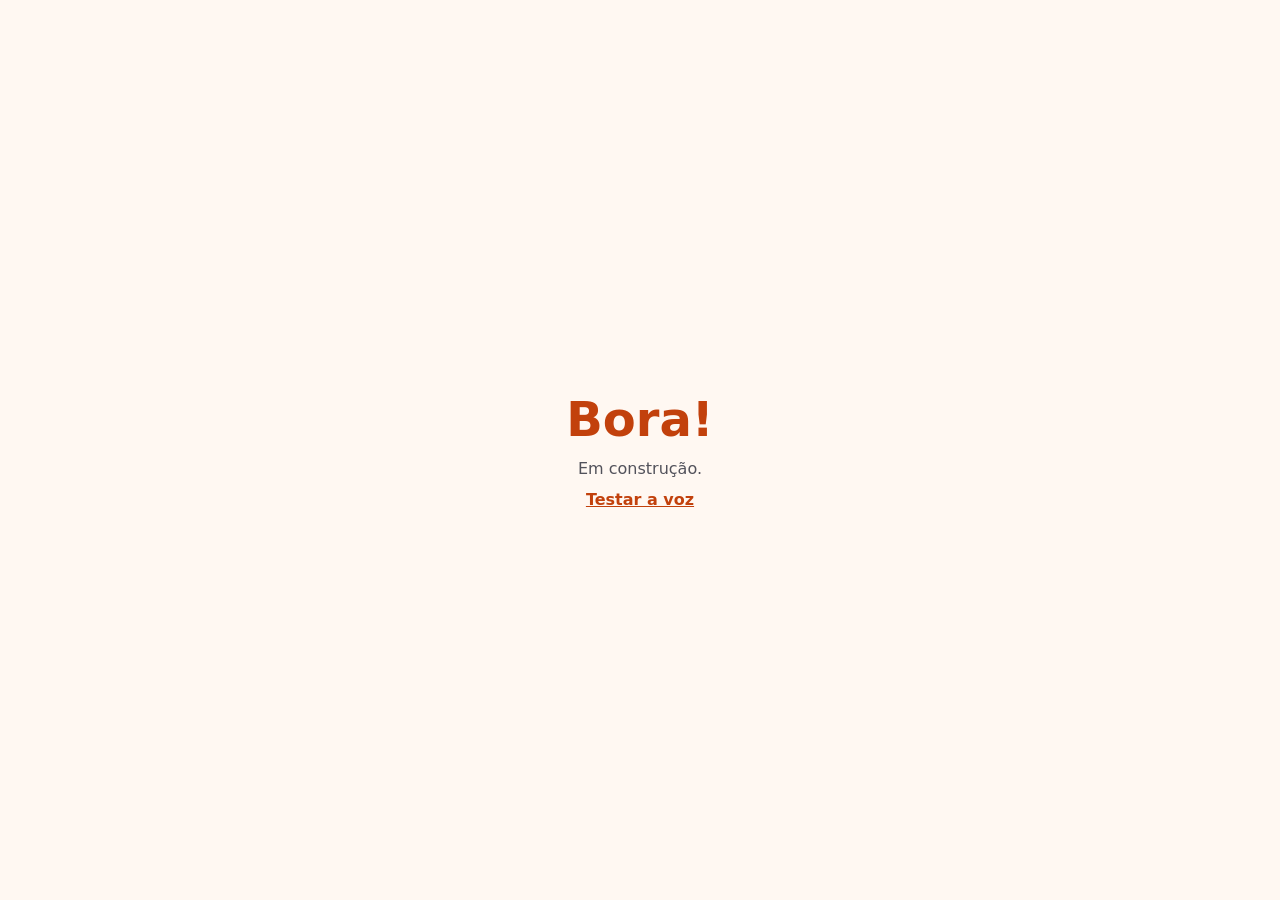
==== index.html @ d04ae1b1 "feat: add placeholder page and speech feasibility spike Co-Authored-By: Claude Opus 5.5 <noreply@ant" ====
<!doctype html>
<html lang="pt-BR">
<head>
  <meta charset="utf-8">
  <meta name="viewport" content="width=device-width, initial-scale=1, viewport-fit=cover">
  <meta name="theme-color" media="(prefers-color-scheme: light)" content="#FFF8F2">
  <meta name="theme-color" media="(prefers-color-scheme: dark)" content="#1D1B22">
  <meta name="color-scheme" content="light dark">
  <title>Bora!</title>
  <!-- Temporary placeholder page (Task 1). Replaced by the real shell in Task 3. -->
  <style>
    :root {
      --color-primary: #C2410C;
      --color-bg: #FFF8F2;
      --color-text: #18181B;
      --color-muted: #52525B;
    }
    @media (prefers-color-scheme: dark) {
      :root {
        --color-primary: #FF8A5B;
        --color-bg: #1D1B22;
        --color-text: #F4F4F5;
        --color-muted: #A1A1AA;
      }
    }
    html {
      -webkit-tap-highlight-color: transparent;
      -webkit-text-size-adjust: 100%;
    }
    body {
      margin: 0;
      min-height: 100dvh;
      display: flex;
      flex-direction: column;
      align-items: center;
      justify-content: center;
      gap: 12px;
      padding: env(safe-area-inset-top, 0px) 16px env(safe-area-inset-bottom, 0px);
      box-sizing: border-box;
      background: var(--color-bg);
      color: var(--color-text);
      font-family: -apple-system, system-ui, sans-serif;
      text-align: center;
    }
    h1 { margin: 0; font-size: 48px; color: var(--color-primary); }
    p { margin: 0; color: var(--color-muted); }
    a { color: var(--color-primary); font-weight: 600; touch-action: manipulation; }
  </style>
</head>
<body>
  <h1>Bora!</h1>
  <p>Em construção.</p>
  <a href="spikes/speech-test.html">Testar a voz</a>
</body>
</html>
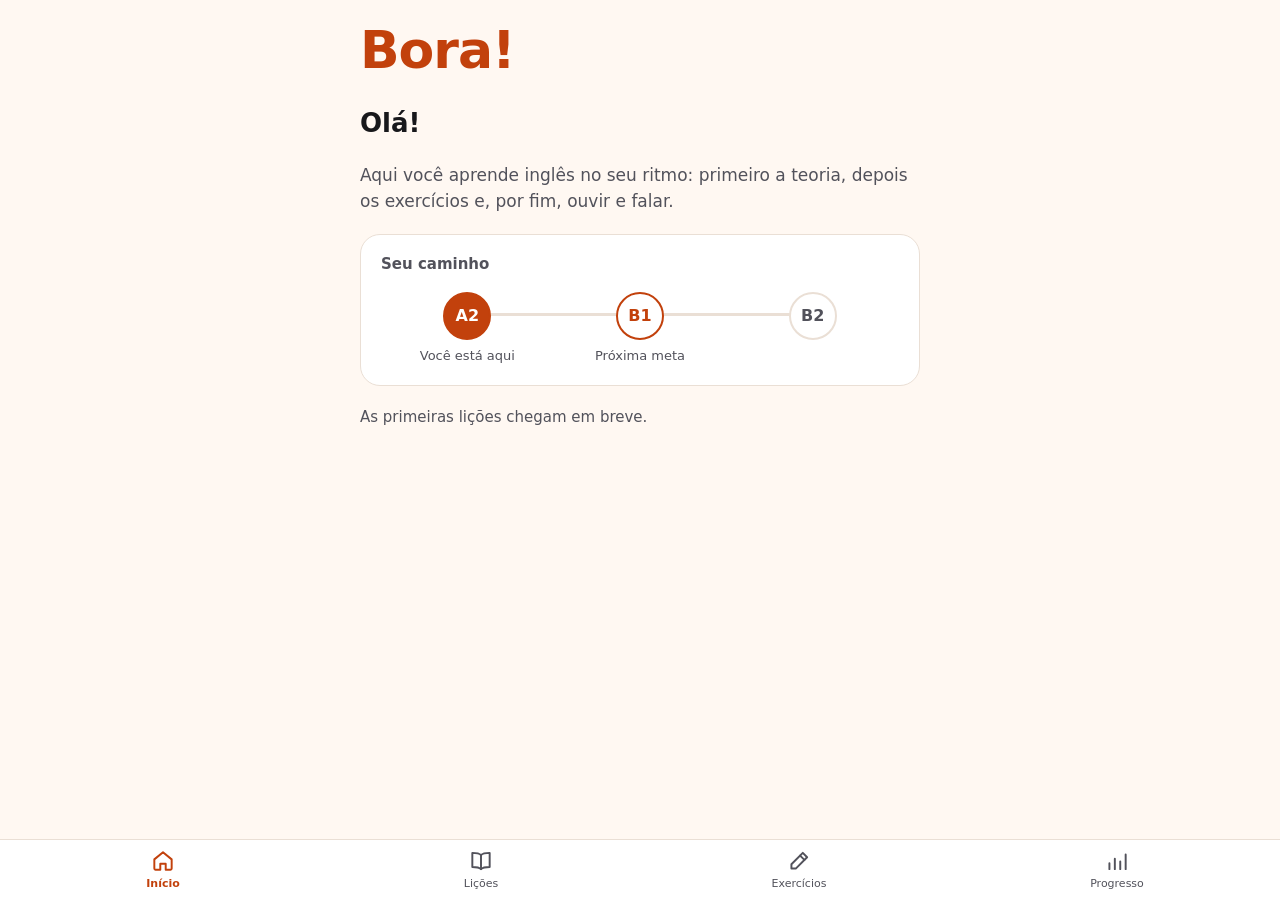
==== commit 7fb5e8f5: "feat: add app shell with tab bar and home screen Co-Authored-By: Claude Opus 5.5 <noreply@anthropic." ====
--- a/index.html
+++ b/index.html
@@ -7,49 +7,42 @@
   <meta name="theme-color" media="(prefers-color-scheme: dark)" content="#1D1B22">
   <meta name="color-scheme" content="light dark">
   <title>Bora!</title>
-  <!-- Temporary placeholder page (Task 1). Replaced by the real shell in Task 3. -->
-  <style>
-    :root {
-      --color-primary: #C2410C;
-      --color-bg: #FFF8F2;
-      --color-text: #18181B;
-      --color-muted: #52525B;
-    }
-    @media (prefers-color-scheme: dark) {
-      :root {
-        --color-primary: #FF8A5B;
-        --color-bg: #1D1B22;
-        --color-text: #F4F4F5;
-        --color-muted: #A1A1AA;
-      }
-    }
-    html {
-      -webkit-tap-highlight-color: transparent;
-      -webkit-text-size-adjust: 100%;
-    }
-    body {
-      margin: 0;
-      min-height: 100dvh;
-      display: flex;
-      flex-direction: column;
-      align-items: center;
-      justify-content: center;
-      gap: 12px;
-      padding: env(safe-area-inset-top, 0px) 16px env(safe-area-inset-bottom, 0px);
-      box-sizing: border-box;
-      background: var(--color-bg);
-      color: var(--color-text);
-      font-family: -apple-system, system-ui, sans-serif;
-      text-align: center;
-    }
-    h1 { margin: 0; font-size: 48px; color: var(--color-primary); }
-    p { margin: 0; color: var(--color-muted); }
-    a { color: var(--color-primary); font-weight: 600; touch-action: manipulation; }
-  </style>
+  <link rel="stylesheet" href="css/base.css">
+  <link rel="stylesheet" href="css/layout.css">
+  <script type="module" src="js/app.js"></script>
 </head>
 <body>
-  <h1>Bora!</h1>
-  <p>Em construção.</p>
-  <a href="spikes/speech-test.html">Testar a voz</a>
+  <div class="app">
+    <main id="view" class="view" tabindex="-1"></main>
+
+    <nav class="tab-bar" data-i18n-aria-label="nav.label">
+      <a href="#/home" data-route="home">
+        <svg viewBox="0 0 24 24" fill="none" stroke="currentColor" stroke-width="1.8" stroke-linecap="round" stroke-linejoin="round" aria-hidden="true">
+          <path d="M4 10.5 12 4l8 6.5V19a1 1 0 0 1-1 1h-4.5v-5.5h-5V20H5a1 1 0 0 1-1-1z"/>
+        </svg>
+        <span data-i18n="tabs.home"></span>
+      </a>
+      <a href="#/lessons" data-route="lessons">
+        <svg viewBox="0 0 24 24" fill="none" stroke="currentColor" stroke-width="1.8" stroke-linecap="round" stroke-linejoin="round" aria-hidden="true">
+          <path d="M12 6.5C10.5 5 8 4.5 4 4.5v13c4 0 6.5.5 8 2 1.5-1.5 4-2 8-2v-13c-4 0-6.5.5-8 2z"/>
+          <path d="M12 6.5v13"/>
+        </svg>
+        <span data-i18n="tabs.lessons"></span>
+      </a>
+      <a href="#/exercises" data-route="exercises">
+        <svg viewBox="0 0 24 24" fill="none" stroke="currentColor" stroke-width="1.8" stroke-linecap="round" stroke-linejoin="round" aria-hidden="true">
+          <path d="M15.5 4.5 19.5 8.5 9 19H5v-4z"/>
+          <path d="M13 7l4 4"/>
+        </svg>
+        <span data-i18n="tabs.exercises"></span>
+      </a>
+      <a href="#/progress" data-route="progress">
+        <svg viewBox="0 0 24 24" fill="none" stroke="currentColor" stroke-width="1.8" stroke-linecap="round" stroke-linejoin="round" aria-hidden="true">
+          <path d="M5 19.5V14M10 19.5V10M15 19.5V12.5M20 19.5V6"/>
+        </svg>
+        <span data-i18n="tabs.progress"></span>
+      </a>
+    </nav>
+  </div>
 </body>
 </html>
--- a/css/base.css
+++ b/css/base.css
@@ -0,0 +1,81 @@
+/* Color tokens (see SPEC-app-shell.md, Brand) and the mobile baseline. */
+
+:root {
+  color-scheme: light dark;
+  --color-brand: #E8613C;
+  --color-primary: #C2410C;
+  --color-on-primary: #FFFFFF;
+  --color-accent: #2B2D42;
+  --color-bg: #FFF8F2;
+  --color-surface: #FFFFFF;
+  --color-border: #EADFD5;
+  --color-text: #18181B;
+  --color-muted: #52525B;
+
+  --font-body: -apple-system, system-ui, sans-serif;
+  --font-display: ui-rounded, -apple-system, system-ui, sans-serif;
+  --ease-out: cubic-bezier(0.22, 1, 0.36, 1);
+}
+
+@media (prefers-color-scheme: dark) {
+  :root {
+    --color-primary: #FF8A5B;
+    --color-on-primary: #18181B;
+    --color-accent: #FFF4E6;
+    --color-bg: #1D1B22;
+    --color-surface: #28252F;
+    --color-border: #3F3B47;
+    --color-text: #F4F4F5;
+    --color-muted: #A1A1AA;
+  }
+}
+
+html {
+  -webkit-tap-highlight-color: transparent;
+  -webkit-text-size-adjust: 100%;
+  overscroll-behavior: none;
+}
+
+body {
+  margin: 0;
+  background: var(--color-bg);
+  color: var(--color-text);
+  font-family: var(--font-body);
+  font-size: 17px;
+  line-height: 1.5;
+  overscroll-behavior: none;
+}
+
+input,
+textarea,
+select {
+  font-size: 16px;
+}
+
+button,
+a,
+[role="button"] {
+  touch-action: manipulation;
+}
+
+button,
+[role="button"],
+.tab-bar a {
+  user-select: none;
+  -webkit-user-select: none;
+  -webkit-touch-callout: none;
+}
+
+:focus-visible {
+  outline: 2px solid var(--color-primary);
+  outline-offset: 2px;
+}
+
+@media (prefers-reduced-motion: reduce) {
+  *,
+  *::before,
+  *::after {
+    transition-duration: 0.01ms !important;
+    animation-duration: 0.01ms !important;
+  }
+}
--- a/css/layout.css
+++ b/css/layout.css
@@ -0,0 +1,172 @@
+/* App shell: scrolling view on top, tab bar pinned at the bottom. */
+
+.app {
+  height: 100dvh;
+  display: grid;
+  grid-template-rows: minmax(0, 1fr) auto;
+}
+
+.view {
+  overflow-y: auto;
+  overscroll-behavior: contain;
+  padding: calc(24px + env(safe-area-inset-top, 0px)) 20px 32px;
+  outline: none;
+}
+
+.view > * {
+  max-width: 560px;
+  margin-inline: auto;
+}
+
+/* Tab bar */
+
+.tab-bar {
+  display: grid;
+  grid-template-columns: repeat(4, minmax(0, 1fr));
+  padding: 6px 4px calc(6px + env(safe-area-inset-bottom, 0px));
+  background: var(--color-surface);
+  border-top: 1px solid var(--color-border);
+}
+
+.tab-bar a {
+  min-height: 48px;
+  display: flex;
+  flex-direction: column;
+  align-items: center;
+  justify-content: center;
+  gap: 2px;
+  color: var(--color-muted);
+  font-size: 11px;
+  font-weight: 500;
+  text-decoration: none;
+  transition: transform 120ms var(--ease-out);
+}
+
+.tab-bar a:active {
+  transform: scale(0.94);
+}
+
+.tab-bar a[aria-current="page"] {
+  color: var(--color-primary);
+  font-weight: 700;
+}
+
+.tab-bar svg {
+  width: 26px;
+  height: 26px;
+}
+
+/* Home view */
+
+.home {
+  display: flex;
+  flex-direction: column;
+  gap: 20px;
+}
+
+.wordmark {
+  margin: 0;
+  font-family: var(--font-display);
+  font-size: 52px;
+  font-weight: 800;
+  line-height: 1;
+  letter-spacing: -0.02em;
+  color: var(--color-primary);
+}
+
+.home h2 {
+  margin: 8px 0 0;
+  font-family: var(--font-display);
+  font-size: 26px;
+  font-weight: 700;
+}
+
+.home p {
+  margin: 0;
+}
+
+.intro {
+  color: var(--color-muted);
+}
+
+/* Level path: the learner's position on the CEFR scale. */
+
+.level-path {
+  background: var(--color-surface);
+  border: 1px solid var(--color-border);
+  border-radius: 20px;
+  padding: 18px 20px 20px;
+}
+
+.level-path h3 {
+  margin: 0 0 16px;
+  font-size: 15px;
+  font-weight: 600;
+  color: var(--color-muted);
+}
+
+.level-path ol {
+  list-style: none;
+  margin: 0;
+  padding: 0;
+  display: grid;
+  grid-template-columns: repeat(3, minmax(0, 1fr));
+  position: relative;
+}
+
+/* The track joining the three levels. */
+.level-path ol::before {
+  content: "";
+  position: absolute;
+  top: 21px;
+  left: 16.66%;
+  right: 16.66%;
+  height: 3px;
+  border-radius: 2px;
+  background: var(--color-border);
+}
+
+.level-path li {
+  position: relative;
+  display: flex;
+  flex-direction: column;
+  align-items: center;
+  gap: 6px;
+  text-align: center;
+}
+
+.level-badge {
+  width: 44px;
+  height: 44px;
+  border-radius: 50%;
+  display: grid;
+  place-items: center;
+  font-family: var(--font-display);
+  font-size: 16px;
+  font-weight: 800;
+  background: var(--color-surface);
+  border: 2px solid var(--color-border);
+  color: var(--color-muted);
+}
+
+.level-path li[data-state="current"] .level-badge {
+  background: var(--color-primary);
+  border-color: var(--color-primary);
+  color: var(--color-on-primary);
+}
+
+.level-path li[data-state="next"] .level-badge {
+  border-color: var(--color-primary);
+  color: var(--color-primary);
+}
+
+.level-caption {
+  font-size: 13px;
+  color: var(--color-muted);
+  min-height: 1.4em;
+}
+
+.soon {
+  font-size: 15px;
+  color: var(--color-muted);
+}
